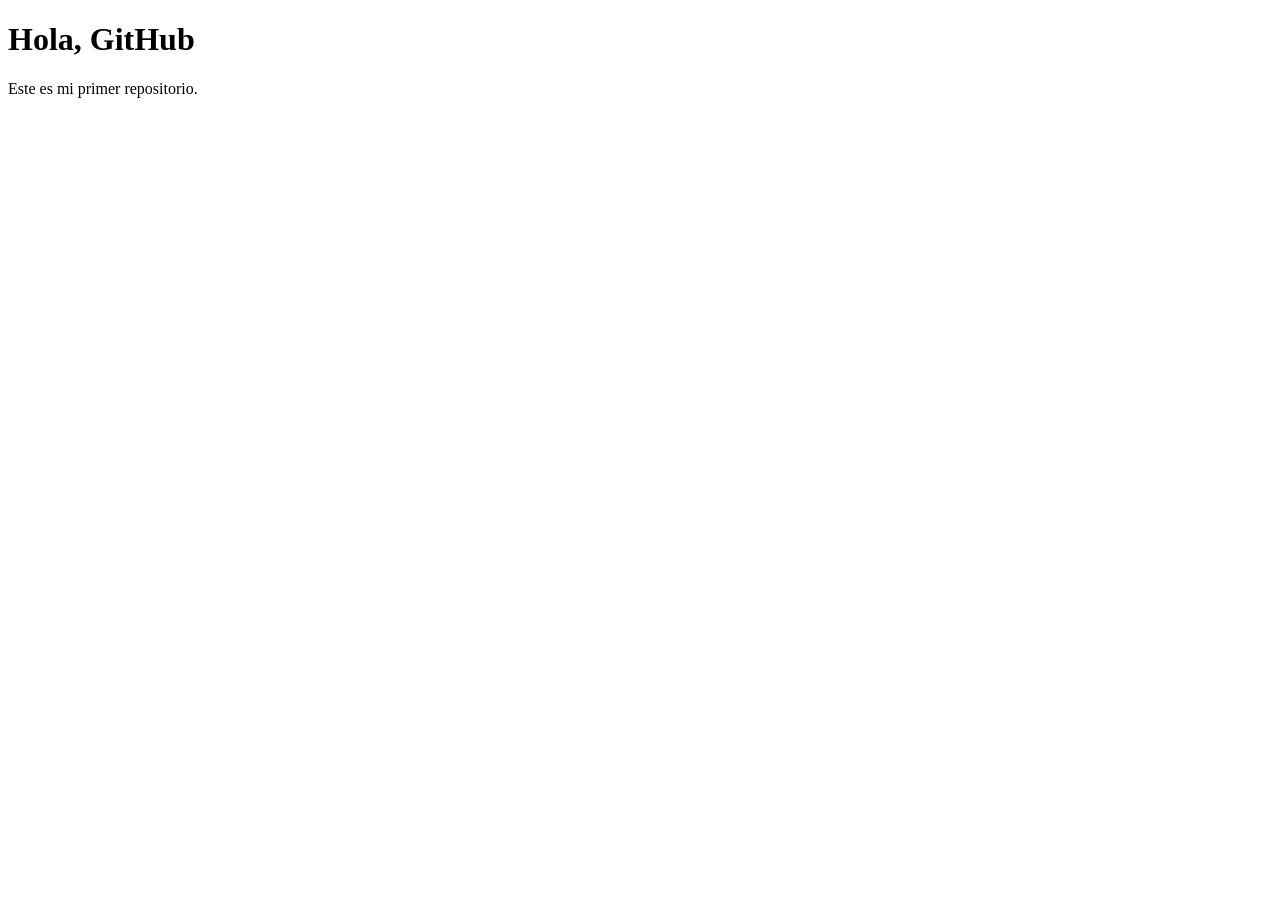
==== index.html @ dbf84e0d "Mi primer proyecto" ====
<!DOCTYPE html>
<html lang="en">
<head>
    <meta charset="UTF-8">
    <meta name="viewport" content="width=device-width, initial-scale=1.0">
    <title>Mi primer proyecto</title>
</head>
<body>
    <h1>Hola, GitHub</h1>
<p>Este es mi primer repositorio.</p>



</body>
</html>
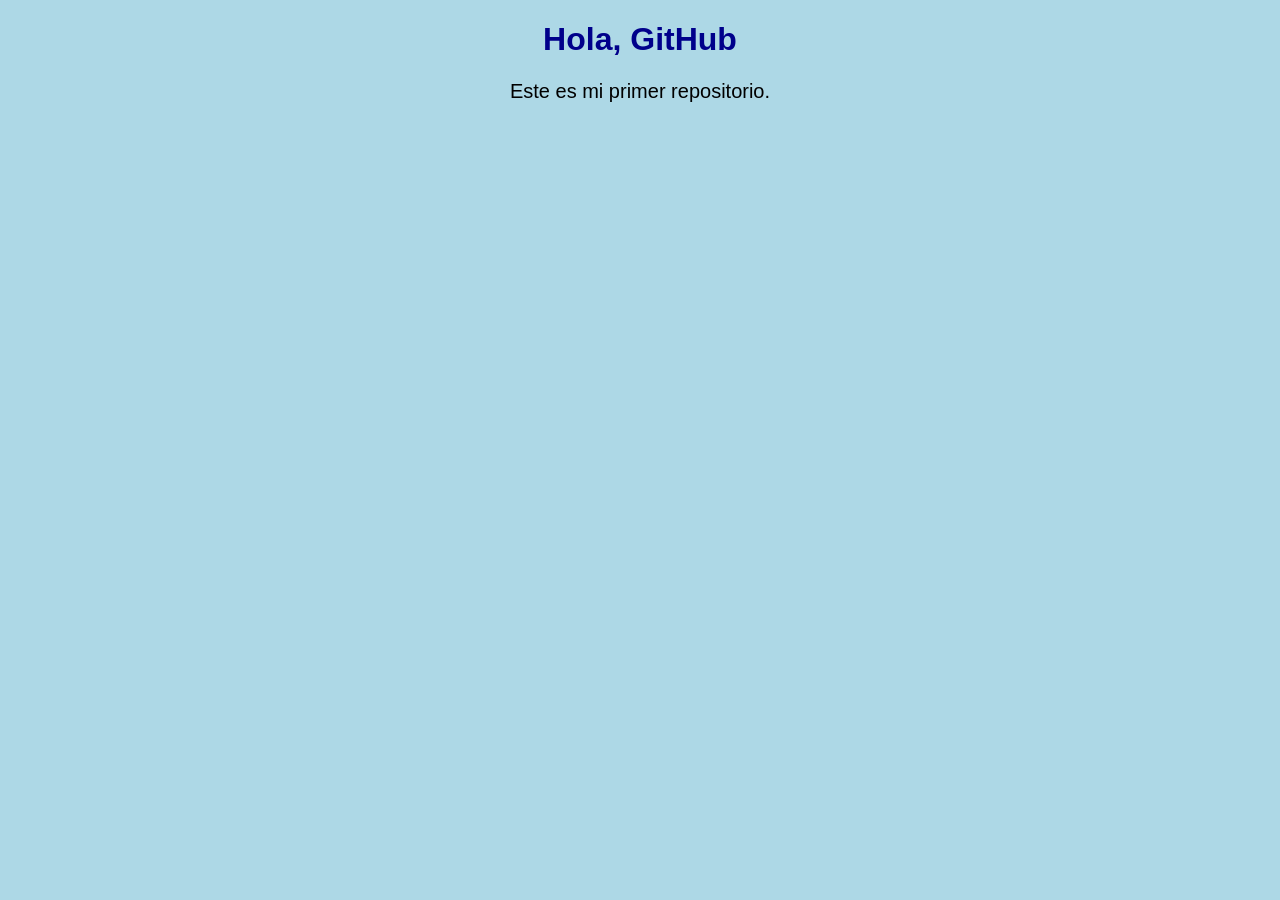
==== commit 388049d8: "Agregue estilos a la pagina" ====
--- a/index.html
+++ b/index.html
@@ -4,6 +4,7 @@
     <meta charset="UTF-8">
     <meta name="viewport" content="width=device-width, initial-scale=1.0">
     <title>Mi primer proyecto</title>
+    <link rel="stylesheet" href="style.css">
 </head>
 <body>
     <h1>Hola, GitHub</h1>
--- a/style.css
+++ b/style.css
@@ -0,0 +1,13 @@
+body {
+    background-color: lightblue;
+    text-align: center;
+    font-family: Arial, sans-serif;
+}
+
+h1 {
+    color: darkblue;
+}
+
+p {
+    font-size: 20px;
+}
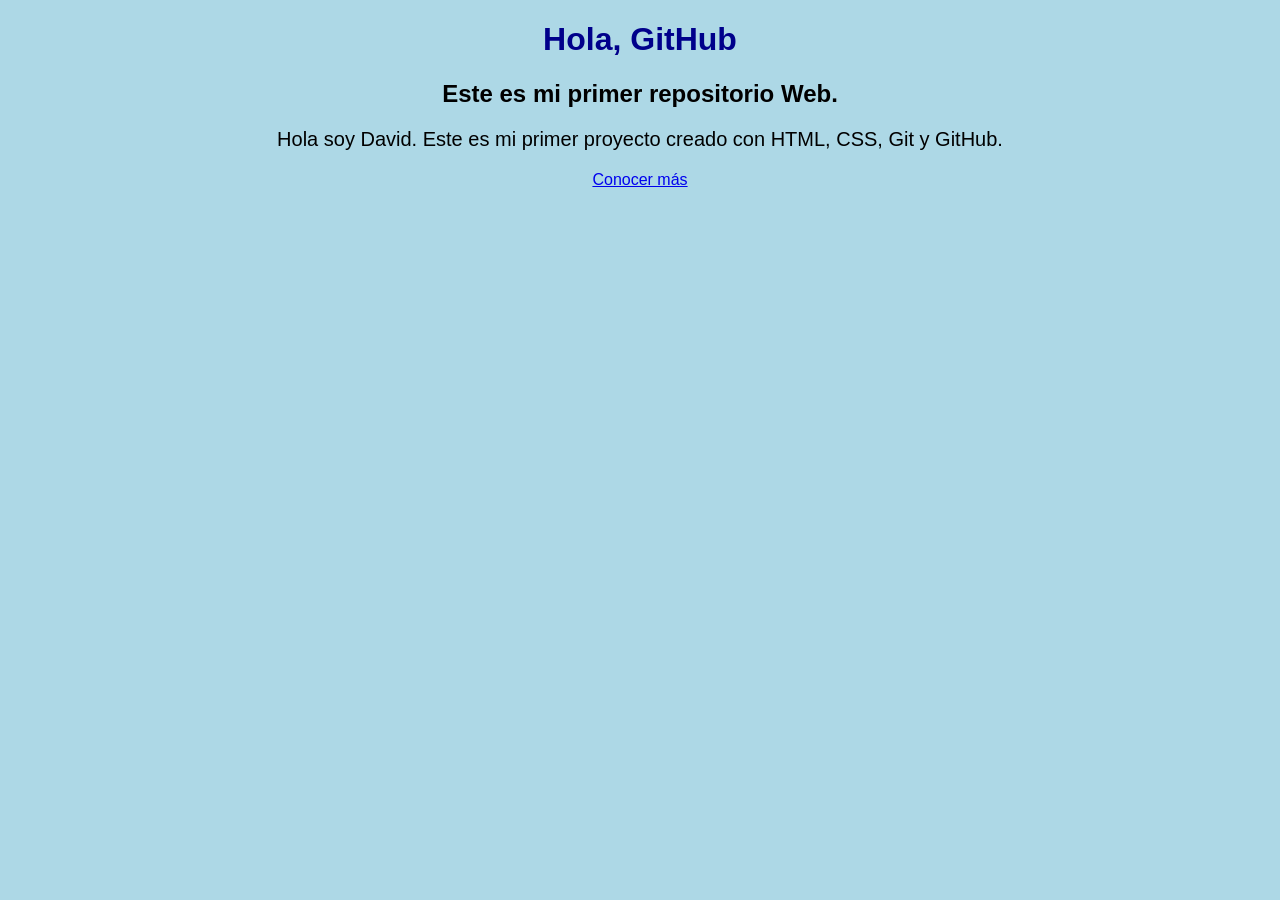
==== commit 2e0a6243: "Agregue segunda pagina y estilos" ====
--- a/index.html
+++ b/index.html
@@ -8,8 +8,9 @@
 </head>
 <body>
     <h1>Hola, GitHub</h1>
-<p>Este es mi primer repositorio.</p>
-
+<h2>Este es mi primer repositorio Web.</h2>
+<p>Hola soy David. Este es mi primer proyecto creado con HTML, CSS, Git y GitHub. </p>
+<a href="sobre-mi.html" class="boton">Conocer más</a>
 
 
 </body>
--- a/style.css
+++ b/style.css
@@ -11,3 +11,24 @@
 p {
     font-size: 20px;
 }
+button {
+    background-color: darkblue;
+    color: white;
+    border: none;
+    padding: 12px 25px;
+    border-radius: 8px;
+    font-size: 16px;
+    cursor: pointer;
+}
+.volver {
+    display: inline-block;
+    background-color: darkblue;
+    color: white;
+    text-decoration: none;
+    padding: 12px 25px;
+    border-radius: 8px;
+    font-size: 16px;
+}
+.volver:hover {
+    background-color: blue;
+}
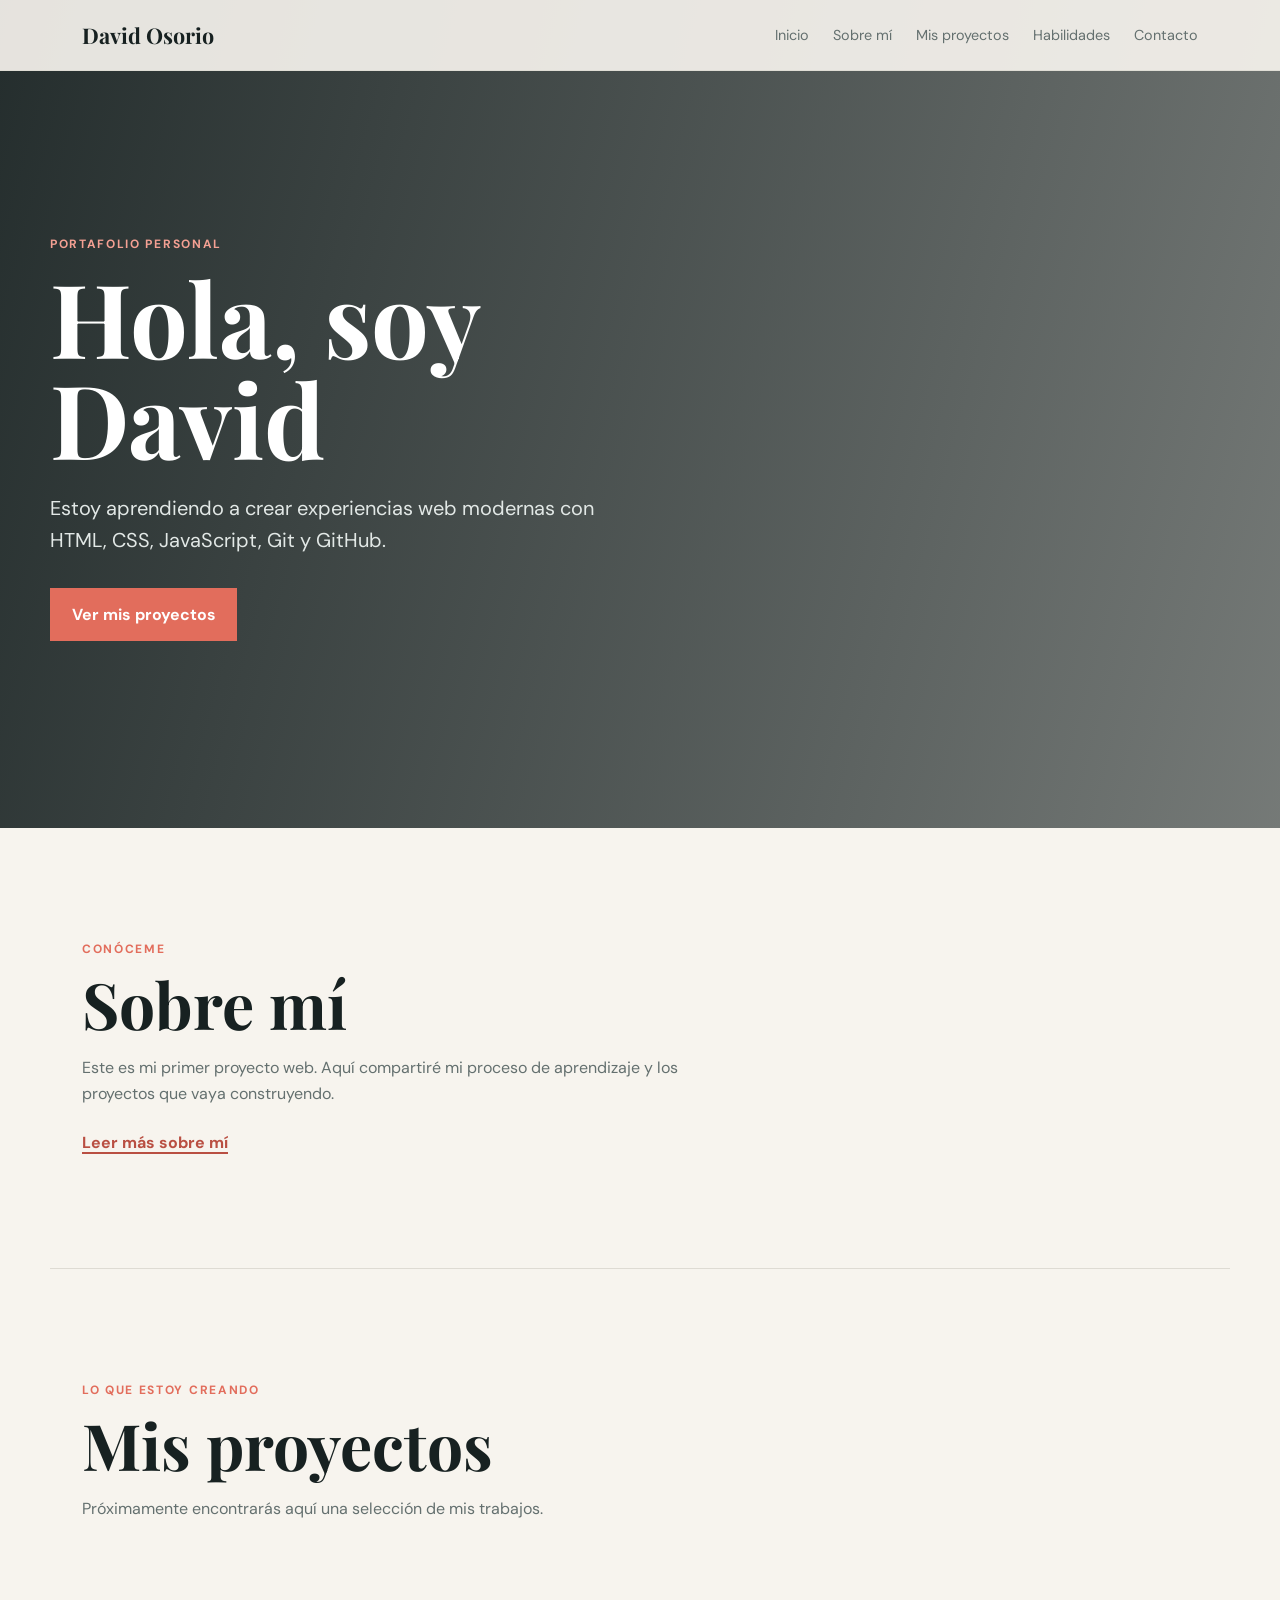
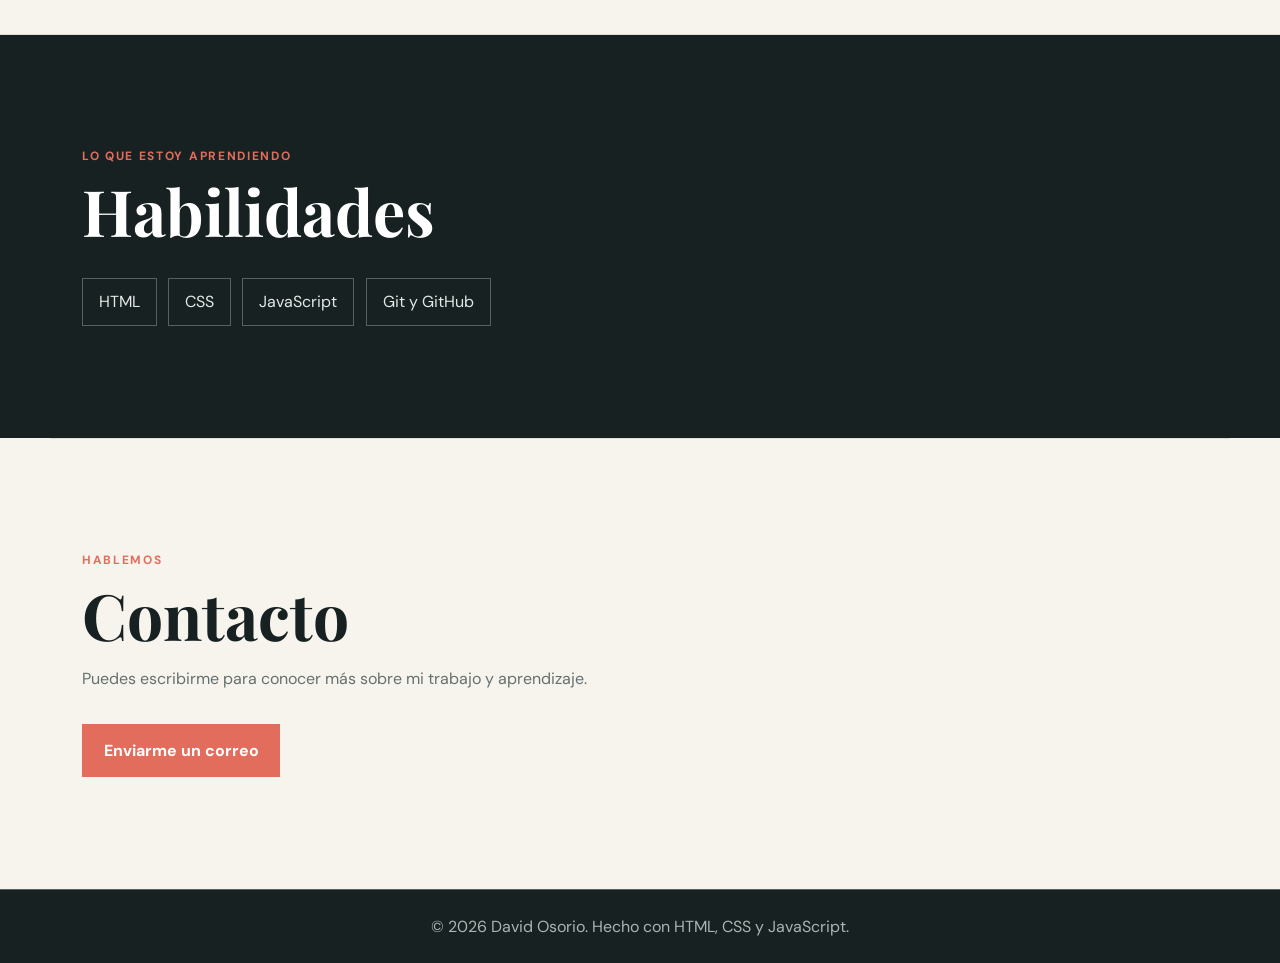
==== commit 09f41d4e: "Rediseñe la estructura y estilos del portafolio Este cambio transforma el prototipo inicial en un po" ====
--- a/index.html
+++ b/index.html
@@ -1,16 +1,70 @@
 <!DOCTYPE html>
-<html lang="en">
+<html lang="es">
 <head>
     <meta charset="UTF-8">
     <meta name="viewport" content="width=device-width, initial-scale=1.0">
-    <title>Mi primer proyecto</title>
+    <title>David Osorio | Portafolio</title>
     <link rel="stylesheet" href="style.css">
 </head>
 <body>
-    <h1>Hola, GitHub</h1>
-<h2>Este es mi primer repositorio Web.</h2>
-<p>Hola soy David. Este es mi primer proyecto creado con HTML, CSS, Git y GitHub. </p>
-<a href="sobre-mi.html" class="boton">Conocer más</a>
+    <header class="site-header">
+        <nav class="navbar" aria-label="Navegación principal">
+            <a class="logo" href="#inicio">David Osorio</a>
+            <ul class="nav-links">
+                <li><a href="#inicio">Inicio</a></li>
+                <li><a href="#sobre-mi">Sobre mí</a></li>
+                <li><a href="#proyectos">Mis proyectos</a></li>
+                <li><a href="#habilidades">Habilidades</a></li>
+                <li><a href="#contacto">Contacto</a></li>
+            </ul>
+        </nav>
+    </header>
+
+    <main>
+        <section id="inicio" class="hero-section">
+            <div class="hero-content">
+                <p class="eyebrow">Portafolio personal</p>
+                <h1>Hola, soy David</h1>
+                <p>Estoy aprendiendo a crear experiencias web modernas con HTML, CSS, JavaScript, Git y GitHub.</p>
+                <a href="#proyectos" class="btn-primary">Ver mis proyectos</a>
+            </div>
+        </section>
+
+        <section id="sobre-mi" class="about-section">
+            <p class="eyebrow">Conóceme</p>
+            <h2>Sobre mí</h2>
+            <p>Este es mi primer proyecto web. Aquí compartiré mi proceso de aprendizaje y los proyectos que vaya construyendo.</p>
+            <a href="sobre-mi.html" class="text-link">Leer más sobre mí</a>
+        </section>
+
+        <section id="proyectos" class="content-section">
+            <p class="eyebrow">Lo que estoy creando</p>
+            <h2>Mis proyectos</h2>
+            <p>Próximamente encontrarás aquí una selección de mis trabajos.</p>
+        </section>
+
+        <section id="habilidades" class="content-section content-section-alt">
+            <p class="eyebrow">Lo que estoy aprendiendo</p>
+            <h2>Habilidades</h2>
+            <ul class="skills-list">
+                <li>HTML</li>
+                <li>CSS</li>
+                <li>JavaScript</li>
+                <li>Git y GitHub</li>
+            </ul>
+        </section>
+
+        <section id="contacto" class="content-section">
+            <p class="eyebrow">Hablemos</p>
+            <h2>Contacto</h2>
+            <p>Puedes escribirme para conocer más sobre mi trabajo y aprendizaje.</p>
+            <a href="mailto:tu-correo@ejemplo.com" class="btn-primary">Enviarme un correo</a>
+        </section>
+    </main>
+
+    <footer>
+        <p>&copy; 2026 David Osorio. Hecho con HTML, CSS y JavaScript.</p>
+    </footer>
 
 
 </body>
--- a/style.css
+++ b/style.css
@@ -1,34 +1,239 @@
+@import url('https://fonts.googleapis.com/css2?family=DM+Sans:wght@400;500;700&family=Playfair+Display:wght@600;700&display=swap');
+
+:root {
+    --ink: #172121;
+    --muted: #64706f;
+    --paper: #f7f4ee;
+    --surface: #ffffff;
+    --accent: #e26d5c;
+    --accent-dark: #b94f42;
+    --line: #dedbd3;
+}
+
+* {
+    box-sizing: border-box;
+    margin: 0;
+    padding: 0;
+}
+
+html {
+    scroll-behavior: smooth;
+}
+
 body {
-    background-color: lightblue;
+    background: var(--paper);
+    color: var(--ink);
+    font-family: 'DM Sans', sans-serif;
+    line-height: 1.6;
+}
+
+a {
+    color: inherit;
+}
+
+.site-header {
+    background: rgba(247, 244, 238, 0.92);
+    border-bottom: 1px solid rgba(222, 219, 211, 0.8);
+    position: fixed;
+    top: 0;
+    width: 100%;
+    z-index: 10;
+}
+
+.navbar {
+    align-items: center;
+    display: flex;
+    justify-content: space-between;
+    margin: 0 auto;
+    max-width: 1180px;
+    padding: 1.1rem 2rem;
+}
+
+.logo {
+    color: var(--ink);
+    font-family: 'Playfair Display', serif;
+    font-size: 1.35rem;
+    font-weight: 700;
+    text-decoration: none;
+}
+
+.nav-links {
+    display: flex;
+    gap: 1.5rem;
+    list-style: none;
+}
+
+.nav-links a {
+    color: var(--muted);
+    font-size: 0.9rem;
+    text-decoration: none;
+    transition: color 180ms ease;
+}
+
+.nav-links a:hover,
+.nav-links a:focus-visible {
+    color: var(--accent-dark);
+}
+
+.hero-section {
+    align-items: center;
+    background: linear-gradient(105deg, rgba(23, 33, 33, 0.94), rgba(23, 33, 33, 0.58)), url('https://images.unsplash.com/photo-1517694712202-14dd9538aa97?auto=format&fit=crop&w=1800&q=85') center / cover;
+    color: var(--surface);
+    display: flex;
+    min-height: 92vh;
+    padding: 9rem 2rem 6rem;
+}
+
+.hero-content {
+    margin: 0 auto;
+    max-width: 1180px;
+    width: 100%;
+}
+
+.hero-content h1 {
+    font-family: 'Playfair Display', serif;
+    font-size: clamp(3.2rem, 8vw, 6.5rem);
+    line-height: 0.98;
+    margin: 0.8rem 0 1.5rem;
+    max-width: 720px;
+}
+
+.hero-content > p:not(.eyebrow) {
+    color: #e2e8e6;
+    font-size: clamp(1rem, 2vw, 1.25rem);
+    max-width: 560px;
+}
+
+.eyebrow {
+    color: var(--accent);
+    font-size: 0.75rem;
+    font-weight: 700;
+    letter-spacing: 0.14em;
+    text-transform: uppercase;
+}
+
+.hero-section .eyebrow {
+    color: #f4a093;
+}
+
+.btn-primary {
+    background: var(--accent);
+    color: var(--surface);
+    display: inline-block;
+    font-weight: 700;
+    margin-top: 2rem;
+    padding: 0.85rem 1.35rem;
+    text-decoration: none;
+    transition: background 180ms ease, transform 180ms ease;
+}
+
+.btn-primary:hover,
+.btn-primary:focus-visible {
+    background: var(--accent-dark);
+    transform: translateY(-2px);
+}
+
+.about-section,
+.content-section {
+    margin: 0 auto;
+    max-width: 1180px;
+    padding: 7rem 2rem;
+}
+
+.about-section h2,
+.content-section h2 {
+    font-family: 'Playfair Display', serif;
+    font-size: clamp(2.3rem, 5vw, 4rem);
+    line-height: 1.1;
+    margin: 0.6rem 0 1rem;
+}
+
+.about-section > p:not(.eyebrow),
+.content-section > p:not(.eyebrow) {
+    color: var(--muted);
+    max-width: 620px;
+}
+
+.about-section {
+    min-height: 46vh;
+}
+
+.content-section {
+    border-top: 1px solid var(--line);
+}
+
+.content-section-alt {
+    background: var(--ink);
+    color: var(--surface);
+    max-width: none;
+    padding-left: max(2rem, calc((100% - 1116px) / 2));
+    padding-right: max(2rem, calc((100% - 1116px) / 2));
+}
+
+.content-section-alt > p:not(.eyebrow) {
+    color: #c5cecb;
+}
+
+.skills-list {
+    display: flex;
+    flex-wrap: wrap;
+    gap: 0.7rem;
+    list-style: none;
+    margin-top: 2rem;
+}
+
+.skills-list li {
+    border: 1px solid #536260;
+    color: #e2e8e6;
+    padding: 0.65rem 1rem;
+}
+
+.text-link {
+    color: var(--accent-dark);
+    display: inline-block;
+    font-weight: 700;
+    margin-top: 1.5rem;
+    text-decoration-thickness: 2px;
+    text-underline-offset: 0.25rem;
+}
+
+footer {
+    background: var(--ink);
+    border-top: 1px solid #536260;
+    color: #aab5b2;
+    padding: 1.5rem 2rem;
     text-align: center;
-    font-family: Arial, sans-serif;
-}
-
-h1 {
-    color: darkblue;
-}
-
-p {
-    font-size: 20px;
-}
-button {
-    background-color: darkblue;
-    color: white;
-    border: none;
-    padding: 12px 25px;
-    border-radius: 8px;
-    font-size: 16px;
-    cursor: pointer;
-}
-.volver {
-    display: inline-block;
-    background-color: darkblue;
-    color: white;
-    text-decoration: none;
-    padding: 12px 25px;
-    border-radius: 8px;
-    font-size: 16px;
-}
-.volver:hover {
-    background-color: blue;
+}
+
+@media (max-width: 720px) {
+    .navbar {
+        align-items: flex-start;
+        flex-direction: column;
+        gap: 0.8rem;
+        padding: 1rem 1.25rem;
+    }
+
+    .nav-links {
+        flex-wrap: wrap;
+        gap: 0.45rem 1rem;
+    }
+
+    .nav-links a {
+        font-size: 0.8rem;
+    }
+
+    .hero-section {
+        min-height: 82vh;
+        padding: 11rem 1.25rem 4rem;
+    }
+
+    .about-section,
+    .content-section {
+        padding: 4.5rem 1.25rem;
+    }
+
+    .content-section-alt {
+        padding-left: 1.25rem;
+        padding-right: 1.25rem;
+    }
 }
